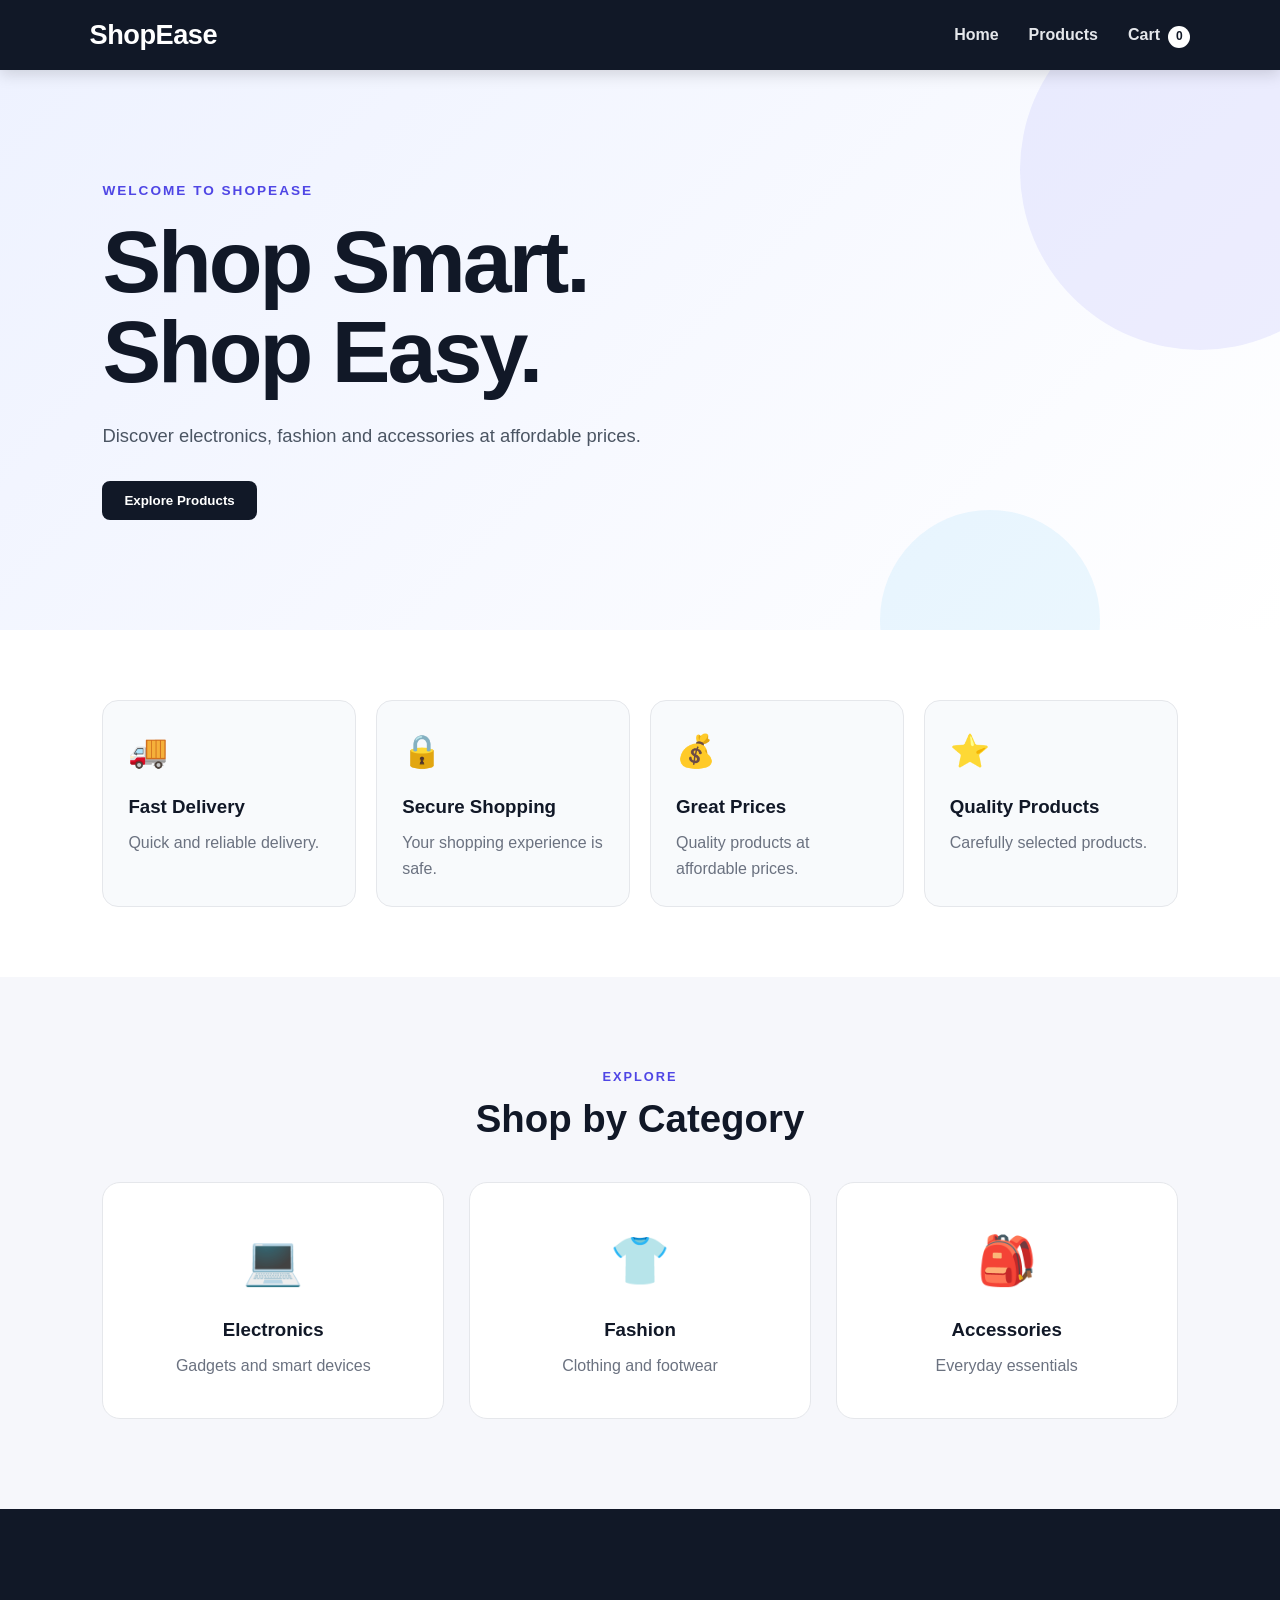
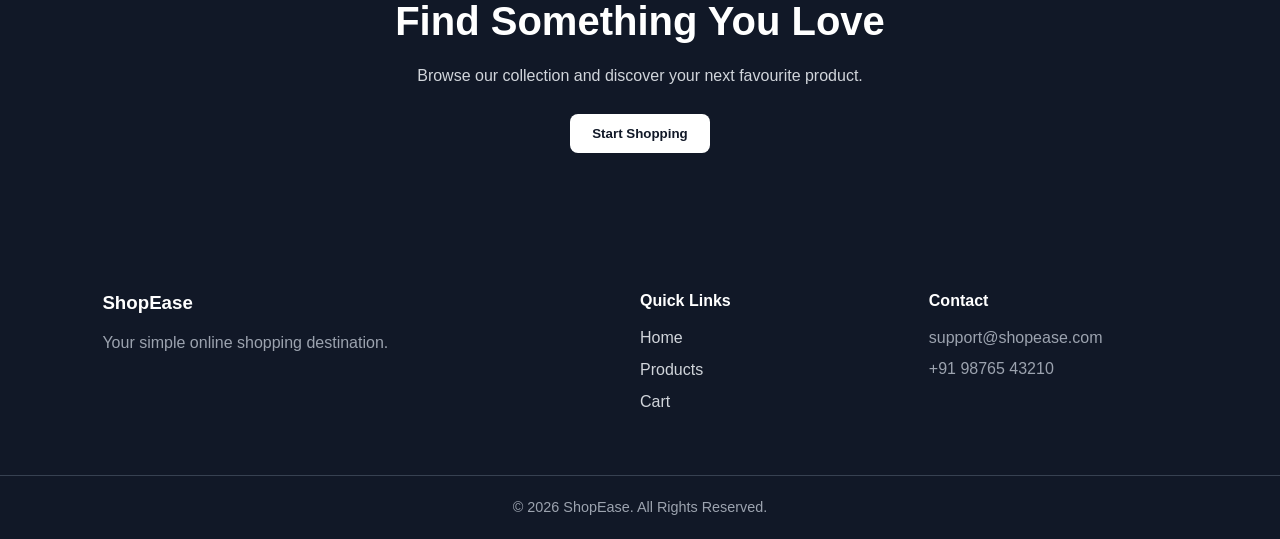
==== index.html @ 425d8c28 "Add files via upload" ====
<!DOCTYPE html>
<html lang="en">

<head>
    <meta charset="UTF-8">
    <meta name="viewport" content="width=device-width, initial-scale=1.0">

    <title>ShopEase - Online Shopping</title>

    <link rel="stylesheet" href="style.css">
</head>

<body>

<header>
    <nav class="navbar">

        <a href="index.html" class="logo">
            ShopEase
        </a>

        <div class="nav-links">
            <a href="index.html">Home</a>
            <a href="products.html">Products</a>
            <a href="cart.html">
                Cart
                <span id="cart-count">0</span>
            </a>
        </div>

    </nav>
</header>


<section class="hero">

    <div class="hero-content">

        <p class="hero-small">
            WELCOME TO SHOPEASE
        </p>

        <h1>
            Shop Smart.<br>
            Shop Easy.
        </h1>

        <p>
            Discover electronics, fashion and accessories
            at affordable prices.
        </p>

        <button
            type="button"
            class="button"
            onclick="goToProducts()">

            Explore Products

        </button>

    </div>

</section>


<section class="features">

    <div class="feature">
        <div class="feature-icon">🚚</div>

        <h3>Fast Delivery</h3>

        <p>
            Quick and reliable delivery.
        </p>
    </div>


    <div class="feature">
        <div class="feature-icon">🔒</div>

        <h3>Secure Shopping</h3>

        <p>
            Your shopping experience is safe.
        </p>
    </div>


    <div class="feature">
        <div class="feature-icon">💰</div>

        <h3>Great Prices</h3>

        <p>
            Quality products at affordable prices.
        </p>
    </div>


    <div class="feature">
        <div class="feature-icon">⭐</div>

        <h3>Quality Products</h3>

        <p>
            Carefully selected products.
        </p>
    </div>

</section>


<section class="categories">

    <div class="section-heading">

        <p>EXPLORE</p>

        <h2>
            Shop by Category
        </h2>

    </div>


    <div class="category-container">

        <a
            href="products.html?category=Electronics"
            class="category-card">

            <div class="category-icon">
                💻
            </div>

            <h3>Electronics</h3>

            <p>
                Gadgets and smart devices
            </p>

        </a>


        <a
            href="products.html?category=Fashion"
            class="category-card">

            <div class="category-icon">
                👕
            </div>

            <h3>Fashion</h3>

            <p>
                Clothing and footwear
            </p>

        </a>


        <a
            href="products.html?category=Accessories"
            class="category-card">

            <div class="category-icon">
                🎒
            </div>

            <h3>Accessories</h3>

            <p>
                Everyday essentials
            </p>

        </a>

    </div>

</section>


<section class="cta">

    <h2>
        Find Something You Love
    </h2>

    <p>
        Browse our collection and discover
        your next favourite product.
    </p>

    <button
        type="button"
        class="button light-button"
        onclick="goToProducts()">

        Start Shopping

    </button>

</section>


<footer>

    <div class="footer-content">

        <div>
            <h3>ShopEase</h3>

            <p>
                Your simple online shopping destination.
            </p>
        </div>


        <div>

            <h4>Quick Links</h4>

            <a href="index.html">
                Home
            </a>

            <a href="products.html">
                Products
            </a>

            <a href="cart.html">
                Cart
            </a>

        </div>


        <div>

            <h4>Contact</h4>

            <p>
                support@shopease.com
            </p>

            <p>
                +91 98765 43210
            </p>

        </div>

    </div>


    <div class="copyright">

        © 2026 ShopEase.
        All Rights Reserved.

    </div>

</footer>


<script src="script.js"></script>

<script>

function goToProducts() {

    window.location.href = "products.html";

}

</script>

</body>
</html>
---- style.css ----
/* =====================================================
   SHOPEASE - MAIN STYLESHEET
===================================================== */


/* ---------- GLOBAL ---------- */

* {
    margin: 0;
    padding: 0;
    box-sizing: border-box;
}


html {
    scroll-behavior: smooth;
}


body {
    font-family:
        Arial,
        Helvetica,
        sans-serif;

    background: #f6f7fb;

    color: #1f2937;

    line-height: 1.6;
}


a {
    text-decoration: none;
    color: inherit;
}


button,
input,
select,
textarea {
    font-family: inherit;
}


/* ---------- NAVBAR ---------- */

.navbar {
    background: #111827;

    color: white;

    min-height: 70px;

    padding:
        0 7%;

    display: flex;

    align-items: center;

    justify-content: space-between;

    position: sticky;

    top: 0;

    z-index: 1000;

    box-shadow:
        0 4px 15px
        rgba(0, 0, 0, 0.15);
}


.logo {
    font-size: 1.7rem;

    font-weight: 800;

    letter-spacing: -0.5px;
}


.nav-links {
    display: flex;

    align-items: center;

    gap: 30px;
}


.nav-links a {
    color: #e5e7eb;

    font-weight: 600;

    transition:
        color 0.2s ease;
}


.nav-links a:hover {
    color: white;
}


#cart-count {
    display: inline-flex;

    align-items: center;

    justify-content: center;

    min-width: 22px;

    height: 22px;

    margin-left: 4px;

    padding: 0 6px;

    background: #ffffff;

    color: #111827;

    border-radius: 50px;

    font-size: 0.75rem;

    font-weight: 700;
}


/* ---------- BUTTONS ---------- */

.button {
    display: inline-block;

    border: none;

    background: #111827;

    color: white;

    padding:
        12px 22px;

    border-radius: 8px;

    font-weight: 700;

    cursor: pointer;

    transition:
        transform 0.2s ease,
        box-shadow 0.2s ease,
        background 0.2s ease;

    margin-top: 15px;
}


.button:hover {
    transform: translateY(-2px);

    box-shadow:
        0 8px 20px
        rgba(0, 0, 0, 0.15);

    background: #000000;
}


.button:active {
    transform: translateY(0);
}


.secondary-button {
    background: #e5e7eb;

    color: #111827;

    margin-left: 8px;
}


.secondary-button:hover {
    background: #d1d5db;
}


/* ---------- HERO ---------- */

.hero {
    min-height: 560px;

    display: flex;

    align-items: center;

    padding:
        80px 8%;

    background:
        linear-gradient(
            135deg,
            #eef2ff,
            #ffffff
        );

    position: relative;

    overflow: hidden;
}


.hero::before {
    content: "";

    position: absolute;

    width: 360px;

    height: 360px;

    border-radius: 50%;

    background:
        rgba(99, 102, 241, 0.10);

    right: -100px;

    top: -80px;
}


.hero::after {
    content: "";

    position: absolute;

    width: 220px;

    height: 220px;

    border-radius: 50%;

    background:
        rgba(14, 165, 233, 0.08);

    right: 180px;

    bottom: -100px;
}


.hero-content {
    max-width: 700px;

    position: relative;

    z-index: 2;
}


.hero-small {
    font-size: 0.85rem;

    font-weight: 800;

    letter-spacing: 2px;

    margin-bottom: 15px;

    color: #4f46e5;
}


.hero h1 {
    font-size:
        clamp(3rem, 7vw, 5.5rem);

    line-height: 1.02;

    letter-spacing: -3px;

    margin-bottom: 25px;

    color: #111827;
}


.hero-content > p:not(.hero-small) {
    max-width: 600px;

    font-size: 1.15rem;

    color: #4b5563;

    margin-bottom: 15px;
}


/* ---------- SECTIONS ---------- */

.section-heading {
    text-align: center;

    margin-bottom: 40px;
}


.section-heading p {
    color: #4f46e5;

    font-weight: 800;

    letter-spacing: 2px;

    font-size: 0.8rem;

    margin-bottom: 8px;
}


.section-heading h1,
.section-heading h2 {
    color: #111827;

    font-size: 2.4rem;

    line-height: 1.2;
}


/* ---------- FEATURES ---------- */

.features {
    display: grid;

    grid-template-columns:
        repeat(4, 1fr);

    gap: 20px;

    padding:
        70px 8%;

    background: white;
}


.feature {
    padding: 25px;

    background: #f8fafc;

    border: 1px solid #e5e7eb;

    border-radius: 16px;

    transition:
        transform 0.2s ease,
        box-shadow 0.2s ease;
}


.feature:hover {
    transform: translateY(-5px);

    box-shadow:
        0 15px 30px
        rgba(0, 0, 0, 0.08);
}


.feature-icon {
    font-size: 2rem;

    margin-bottom: 15px;
}


.feature h3 {
    margin-bottom: 8px;

    color: #111827;
}


.feature p {
    color: #6b7280;
}


/* ---------- CATEGORIES ---------- */

.categories {
    padding:
        90px 8%;
}


.category-container {
    display: grid;

    grid-template-columns:
        repeat(3, 1fr);

    gap: 25px;
}


.category-card {
    padding: 40px 30px;

    background: white;

    border:
        1px solid #e5e7eb;

    border-radius: 18px;

    text-align: center;

    transition:
        transform 0.2s ease,
        box-shadow 0.2s ease;
}


.category-card:hover {
    transform: translateY(-7px);

    box-shadow:
        0 18px 35px
        rgba(0, 0, 0, 0.1);
}


.category-icon {
    font-size: 3rem;

    margin-bottom: 15px;
}


.category-card h3 {
    margin-bottom: 8px;

    color: #111827;
}


.category-card p {
    color: #6b7280;
}


/* ---------- CTA ---------- */

.cta {
    padding:
        80px 8%;

    text-align: center;

    background: #111827;

    color: white;
}


.cta h2 {
    font-size: 2.5rem;

    margin-bottom: 10px;
}


.cta p {
    color: #d1d5db;

    margin-bottom: 10px;
}


.light-button {
    background: white;

    color: #111827;
}


.light-button:hover {
    background: #f3f4f6;
}


/* ---------- PRODUCTS ---------- */

.products-section {
    padding:
        70px 7%;

    min-height: 700px;
}


.search-area {
    display: grid;

    grid-template-columns:
        2fr 1fr 1fr;

    gap: 15px;

    max-width: 1000px;

    margin:
        0 auto 40px;
}


.search-area input,
.search-area select {
    width: 100%;

    padding: 14px 16px;

    border:
        1px solid #d1d5db;

    border-radius: 10px;

    background: white;

    outline: none;

    font-size: 1rem;
}


.search-area input:focus,
.search-area select:focus {
    border-color: #4f46e5;

    box-shadow:
        0 0 0 3px
        rgba(79, 70, 229, 0.1);
}


.product-container {
    display: grid;

    grid-template-columns:
        repeat(4, 1fr);

    gap: 25px;
}


.product-card {
    background: white;

    border:
        1px solid #e5e7eb;

    border-radius: 16px;

    padding: 20px;

    display: flex;

    flex-direction: column;

    transition:
        transform 0.2s ease,
        box-shadow 0.2s ease;
}


.product-card:hover {
    transform: translateY(-6px);

    box-shadow:
        0 15px 30px
        rgba(0, 0, 0, 0.09);
}


.product-image {
    height: 190px;

    display: flex;

    align-items: center;

    justify-content: center;

    background: #f3f4f6;

    border-radius: 12px;

    font-size: 5rem;

    margin-bottom: 20px;
}


.product-card h3 {
    color: #111827;

    margin-bottom: 5px;
}


.product-category,
.detail-category {
    color: #4f46e5;

    font-size: 0.85rem;

    font-weight: 700;

    margin-bottom: 10px;
}


.product-description {
    color: #6b7280;

    font-size: 0.9rem;

    min-height: 70px;
}


.price {
    font-size: 1.3rem;

    font-weight: 800;

    color: #111827;

    margin-top: auto;

    padding-top: 15px;
}


.product-card .button {
    text-align: center;
}


.no-products {
    display: none;

    text-align: center;

    padding: 50px;

    color: #6b7280;
}


/* ---------- PRODUCT DETAIL ---------- */

.product-detail-section {
    padding:
        80px 8%;

    min-height: 650px;
}


.product-detail {
    max-width: 1000px;

    margin: auto;

    background: white;

    border:
        1px solid #e5e7eb;

    border-radius: 20px;

    padding: 45px;

    display: grid;

    grid-template-columns:
        1fr 1fr;

    gap: 50px;

    align-items: center;

    box-shadow:
        0 15px 40px
        rgba(0, 0, 0, 0.06);
}


.detail-image {
    min-height: 350px;

    display: flex;

    align-items: center;

    justify-content: center;

    background: #f3f4f6;

    border-radius: 18px;

    font-size: 8rem;
}


.detail-info h1 {
    font-size: 2.5rem;

    margin-bottom: 10px;

    color: #111827;
}


.detail-description {
    color: #6b7280;

    margin:
        20px 0;
}


.detail-price {
    font-size: 2rem;

    font-weight: 800;

    color: #111827;

    margin-bottom: 20px;
}


.quantity-box {
    display: flex;

    align-items: center;

    gap: 15px;

    margin-bottom: 10px;
}


.quantity-box input {
    width: 80px;

    padding: 10px;

    border:
        1px solid #d1d5db;

    border-radius: 8px;
}


/* ---------- CART ---------- */

.cart-section {
    padding:
        70px 7%;

    min-height: 700px;
}


.cart-items {
    max-width: 1000px;

    margin:
        0 auto 30px;
}


.cart-item {
    background: white;

    border:
        1px solid #e5e7eb;

    border-radius: 12px;

    padding: 20px;

    margin-bottom: 15px;

    display: grid;

    grid-template-columns:
        2fr 1fr 1fr auto;

    align-items: center;

    gap: 20px;
}


.cart-product-name {
    font-weight: 800;

    color: #111827;
}


.cart-product-price {
    color: #6b7280;

    font-size: 0.9rem;

    margin-top: 5px;
}


.cart-quantity {
    color: #4b5563;
}


.remove-button {
    border: none;

    background: #fee2e2;

    color: #b91c1c;

    padding:
        9px 14px;

    border-radius: 7px;

    cursor: pointer;

    font-weight: 700;
}


.remove-button:hover {
    background: #fecaca;
}


.cart-summary {
    max-width: 500px;

    margin-left: auto;

    background: white;

    border:
        1px solid #e5e7eb;

    border-radius: 15px;

    padding: 25px;
}


.summary-row {
    display: flex;

    justify-content: space-between;

    padding: 12px 0;

    border-bottom:
        1px solid #e5e7eb;
}


.total-row {
    font-size: 1.25rem;

    border-bottom: none;
}


.empty-cart {
    background: white;

    text-align: center;

    padding: 60px 20px;

    border-radius: 15px;

    border:
        1px solid #e5e7eb;
}


.empty-cart p {
    color: #6b7280;
}


/* ---------- CHECKOUT ---------- */

.checkout-section {
    padding:
        70px 7%;

    min-height: 700px;
}


.checkout-container {
    max-width: 1000px;

    margin: auto;

    display: grid;

    grid-template-columns:
        1.5fr 1fr;

    gap: 30px;
}


.checkout-form,
.checkout-info {
    background: white;

    padding: 30px;

    border:
        1px solid #e5e7eb;

    border-radius: 15px;
}


.checkout-form h2,
.checkout-info h2 {
    margin-bottom: 20px;

    color: #111827;
}


.checkout-form label {
    display: block;

    margin-top: 15px;

    margin-bottom: 6px;

    font-weight: 700;
}


.checkout-form input,
.checkout-form textarea,
.checkout-form select {
    width: 100%;

    padding: 12px 14px;

    border:
        1px solid #d1d5db;

    border-radius: 8px;

    outline: none;
}


.checkout-form textarea {
    min-height: 100px;

    resize: vertical;
}


.checkout-form input:focus,
.checkout-form textarea:focus,
.checkout-form select:focus {
    border-color: #4f46e5;

    box-shadow:
        0 0 0 3px
        rgba(79, 70, 229, 0.1);
}


.checkout-form .button {
    width: 100%;
}


.checkout-info p {
    color: #6b7280;

    margin-bottom: 25px;
}


.checkout-note {
    padding: 15px;

    background: #f8fafc;

    border-radius: 8px;

    margin-bottom: 12px;

    font-weight: 700;
}


/* ---------- INVOICE ---------- */

.invoice-section {
    padding:
        70px 7%;

    min-height: 700px;
}


.invoice {
    max-width: 900px;

    margin: auto;

    background: white;

    padding: 45px;

    border:
        1px solid #e5e7eb;

    border-radius: 15px;

    box-shadow:
        0 10px 30px
        rgba(0, 0, 0, 0.05);
}


.invoice-header {
    display: flex;

    justify-content: space-between;

    gap: 30px;

    padding-bottom: 25px;

    border-bottom:
        2px solid #111827;
}


.invoice-header h1 {
    color: #111827;
}


.invoice-meta {
    text-align: right;
}


.invoice-meta h2 {
    font-size: 2rem;
}


.customer-details {
    padding:
        25px 0;
}


.customer-details p {
    margin: 4px 0;

    color: #4b5563;
}


.invoice-table {
    width: 100%;

    border-collapse: collapse;

    margin-top: 20px;
}


.invoice-table th,
.invoice-table td {
    padding: 13px;

    text-align: left;

    border-bottom:
        1px solid #e5e7eb;
}


.invoice-table th {
    background: #f3f4f6;

    color: #111827;
}


.invoice-totals {
    max-width: 350px;

    margin-left: auto;

    margin-top: 25px;
}


.invoice-total-row {
    display: flex;

    justify-content: space-between;

    padding: 10px 0;

    border-bottom:
        1px solid #e5e7eb;
}


.invoice-grand-total {
    font-size: 1.2rem;

    font-weight: 800;

    border-bottom: none;
}


.invoice-thanks {
    text-align: center;

    margin-top: 40px;

    padding-top: 25px;

    border-top:
        1px solid #e5e7eb;
}


.invoice-thanks p {
    color: #6b7280;
}


.invoice-actions {
    text-align: center;

    margin-top: 25px;
}


/* ---------- FOOTER ---------- */

footer {
    background: #111827;

    color: white;

    margin-top: 0;
}


.footer-content {
    padding:
        55px 8%;

    display: grid;

    grid-template-columns:
        2fr 1fr 1fr;

    gap: 40px;
}


.footer-content h3,
.footer-content h4 {
    margin-bottom: 12px;
}


.footer-content p {
    color: #9ca3af;

    margin-bottom: 5px;
}


.footer-content a {
    display: block;

    color: #d1d5db;

    margin-bottom: 6px;
}


.footer-content a:hover {
    color: white;
}


.copyright {
    text-align: center;

    padding:
        20px;

    border-top:
        1px solid #374151;

    color: #9ca3af;

    font-size: 0.9rem;
}


/* ---------- RESPONSIVE ---------- */

@media (max-width: 1000px) {

    .product-container {
        grid-template-columns:
            repeat(3, 1fr);
    }

    .features {
        grid-template-columns:
            repeat(2, 1fr);
    }

}


@media (max-width: 800px) {

    .navbar {
        padding:
            15px 5%;

        flex-direction: column;

        gap: 12px;
    }


    .nav-links {
        gap: 15px;

        flex-wrap: wrap;

        justify-content: center;
    }


    .hero {
        padding:
            70px 6%;
    }


    .hero h1 {
        font-size: 3.5rem;
    }


    .category-container {
        grid-template-columns: 1fr;
    }


    .product-container {
        grid-template-columns:
            repeat(2, 1fr);
    }


    .product-detail {
        grid-template-columns: 1fr;

        padding: 25px;
    }


    .checkout-container {
        grid-template-columns: 1fr;
    }


    .cart-item {
        grid-template-columns: 1fr;

        text-align: center;
    }


    .footer-content {
        grid-template-columns: 1fr;

        text-align: center;
    }

}


@media (max-width: 600px) {

    .features {
        grid-template-columns: 1fr;

        padding:
            50px 6%;
    }


    .products-section,
    .cart-section,
    .checkout-section,
    .invoice-section,
    .product-detail-section {
        padding:
            50px 5%;
    }


    .search-area {
        grid-template-columns: 1fr;
    }


    .product-container {
        grid-template-columns: 1fr;
    }


    .hero h1 {
        font-size: 2.8rem;

        letter-spacing: -1.5px;
    }


    .section-heading h1,
    .section-heading h2 {
        font-size: 2rem;
    }


    .invoice {
        padding: 20px;

        overflow-x: auto;
    }


    .invoice-header {
        flex-direction: column;
    }


    .invoice-meta {
        text-align: left;
    }


    .invoice-table {
        font-size: 0.85rem;
    }


    .secondary-button {
        margin-left: 0;
    }

}


/* ---------- PRINT ---------- */

@media print {

    body {
        background: white;
    }


    header,
    footer,
    .invoice-actions {
        display: none !important;
    }


    .invoice-section {
        padding: 0;
    }


    .invoice {
        box-shadow: none;

        border: none;

        max-width: 100%;
    }

}
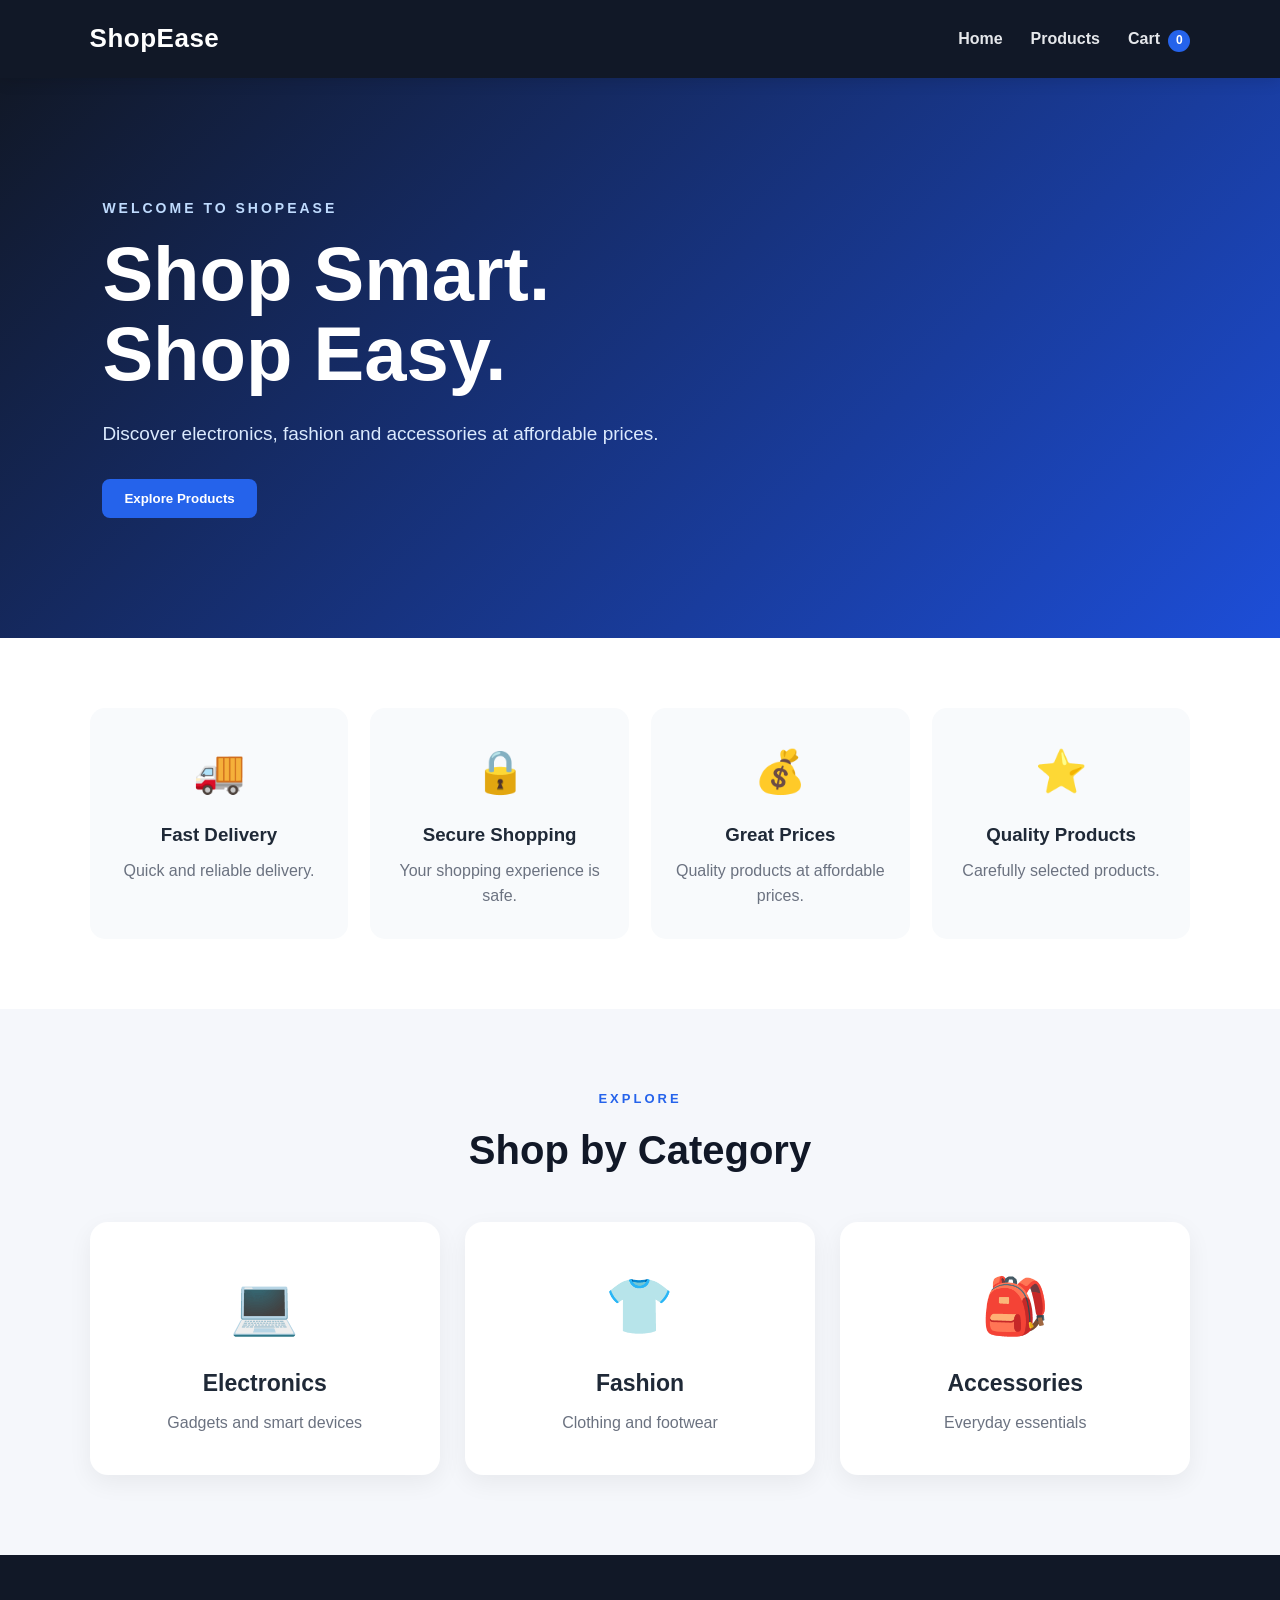
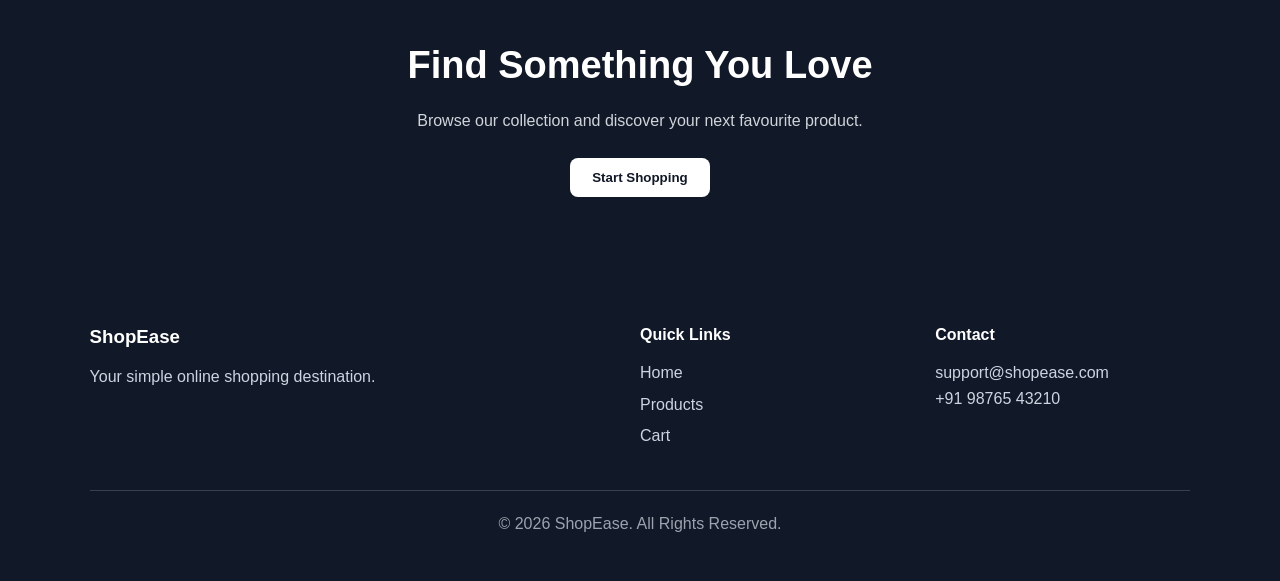
==== commit d2dc545d: "Add files via upload" ====
--- a/index.html
+++ b/index.html
@@ -2,12 +2,27 @@
 <html lang="en">
 
 <head>
+
+    <!-- Google Analytics 4 -->
+    <script async src="https://www.googletagmanager.com/gtag/js?id=G-STXT0ZD5DV"></script>
+    <script>
+        window.dataLayer = window.dataLayer || [];
+
+        function gtag() {
+            dataLayer.push(arguments);
+        }
+
+        gtag('js', new Date());
+        gtag('config', 'G-STXT0ZD5DV');
+    </script>
+
     <meta charset="UTF-8">
     <meta name="viewport" content="width=device-width, initial-scale=1.0">
 
     <title>ShopEase - Online Shopping</title>
 
     <link rel="stylesheet" href="style.css">
+
 </head>
 
 <body>
@@ -21,7 +36,11 @@
 
         <div class="nav-links">
             <a href="index.html">Home</a>
-            <a href="products.html">Products</a>
+
+            <a href="products.html">
+                Products
+            </a>
+
             <a href="cart.html">
                 Cart
                 <span id="cart-count">0</span>
@@ -129,13 +148,16 @@
 
         <a
             href="products.html?category=Electronics"
-            class="category-card">
+            class="category-card"
+            onclick="trackCategoryClick('Electronics')">
 
             <div class="category-icon">
                 💻
             </div>
 
-            <h3>Electronics</h3>
+            <h3>
+                Electronics
+            </h3>
 
             <p>
                 Gadgets and smart devices
@@ -146,13 +168,16 @@
 
         <a
             href="products.html?category=Fashion"
-            class="category-card">
+            class="category-card"
+            onclick="trackCategoryClick('Fashion')">
 
             <div class="category-icon">
                 👕
             </div>
 
-            <h3>Fashion</h3>
+            <h3>
+                Fashion
+            </h3>
 
             <p>
                 Clothing and footwear
@@ -163,13 +188,16 @@
 
         <a
             href="products.html?category=Accessories"
-            class="category-card">
+            class="category-card"
+            onclick="trackCategoryClick('Accessories')">
 
             <div class="category-icon">
                 🎒
             </div>
 
-            <h3>Accessories</h3>
+            <h3>
+                Accessories
+            </h3>
 
             <p>
                 Everyday essentials
@@ -189,8 +217,7 @@
     </h2>
 
     <p>
-        Browse our collection and discover
-        your next favourite product.
+        Browse our collection and discover your next favourite product.
     </p>
 
     <button
@@ -210,17 +237,23 @@
     <div class="footer-content">
 
         <div>
-            <h3>ShopEase</h3>
+
+            <h3>
+                ShopEase
+            </h3>
 
             <p>
                 Your simple online shopping destination.
             </p>
+
         </div>
 
 
         <div>
 
-            <h4>Quick Links</h4>
+            <h4>
+                Quick Links
+            </h4>
 
             <a href="index.html">
                 Home
@@ -239,7 +272,9 @@
 
         <div>
 
-            <h4>Contact</h4>
+            <h4>
+                Contact
+            </h4>
 
             <p>
                 support@shopease.com
@@ -256,8 +291,7 @@
 
     <div class="copyright">
 
-        © 2026 ShopEase.
-        All Rights Reserved.
+        © 2026 ShopEase. All Rights Reserved.
 
     </div>
 
@@ -277,4 +311,5 @@
 </script>
 
 </body>
+
 </html>
--- a/style.css
+++ b/style.css
@@ -3,7 +3,7 @@
 ===================================================== */
 
 
-/* ---------- GLOBAL ---------- */
+/* RESET */
 
 * {
     margin: 0;
@@ -23,7 +23,7 @@
         Helvetica,
         sans-serif;
 
-    background: #f6f7fb;
+    background: #f5f7fb;
 
     color: #1f2937;
 
@@ -33,6 +33,7 @@
 
 a {
     text-decoration: none;
+
     color: inherit;
 }
 
@@ -45,1399 +46,1392 @@
 }
 
 
-/* ---------- NAVBAR ---------- */
+/* =====================================================
+   NAVBAR
+===================================================== */
 
 .navbar {
+
     background: #111827;
 
     color: white;
 
-    min-height: 70px;
+    display: flex;
+
+    align-items: center;
+
+    justify-content: space-between;
 
     padding:
-        0 7%;
+        18px
+        7%;
+
+    position: sticky;
+
+    top: 0;
+
+    z-index: 1000;
+
+    box-shadow:
+        0 3px 15px
+        rgba(0, 0, 0, 0.12);
+
+}
+
+
+.logo {
+
+    font-size: 26px;
+
+    font-weight: 800;
+
+    letter-spacing: 0.5px;
+
+}
+
+
+.nav-links {
 
     display: flex;
 
+    gap: 28px;
+
     align-items: center;
 
-    justify-content: space-between;
-
-    position: sticky;
-
-    top: 0;
-
-    z-index: 1000;
-
-    box-shadow:
-        0 4px 15px
-        rgba(0, 0, 0, 0.15);
-}
-
-
-.logo {
-    font-size: 1.7rem;
-
-    font-weight: 800;
-
-    letter-spacing: -0.5px;
-}
-
-
-.nav-links {
+}
+
+
+.nav-links a {
+
+    color: #e5e7eb;
+
+    font-weight: 600;
+
+    transition: 0.2s;
+
+}
+
+
+.nav-links a:hover {
+
+    color: white;
+
+}
+
+
+#cart-count {
+
+    display: inline-flex;
+
+    align-items: center;
+
+    justify-content: center;
+
+    min-width: 22px;
+
+    height: 22px;
+
+    padding: 0 5px;
+
+    margin-left: 4px;
+
+    background: #2563eb;
+
+    color: white;
+
+    border-radius: 50%;
+
+    font-size: 12px;
+
+}
+
+
+/* =====================================================
+   HERO
+===================================================== */
+
+.hero {
+
+    min-height: 560px;
+
     display: flex;
 
     align-items: center;
 
-    gap: 30px;
-}
-
-
-.nav-links a {
-    color: #e5e7eb;
-
-    font-weight: 600;
-
-    transition:
-        color 0.2s ease;
-}
-
-
-.nav-links a:hover {
-    color: white;
-}
-
-
-#cart-count {
-    display: inline-flex;
-
-    align-items: center;
-
-    justify-content: center;
-
-    min-width: 22px;
-
-    height: 22px;
-
-    margin-left: 4px;
-
-    padding: 0 6px;
-
-    background: #ffffff;
-
-    color: #111827;
-
-    border-radius: 50px;
-
-    font-size: 0.75rem;
-
-    font-weight: 700;
-}
-
-
-/* ---------- BUTTONS ---------- */
-
-.button {
-    display: inline-block;
-
-    border: none;
-
-    background: #111827;
-
-    color: white;
-
     padding:
-        12px 22px;
-
-    border-radius: 8px;
-
-    font-weight: 700;
-
-    cursor: pointer;
-
-    transition:
-        transform 0.2s ease,
-        box-shadow 0.2s ease,
-        background 0.2s ease;
-
-    margin-top: 15px;
-}
-
-
-.button:hover {
-    transform: translateY(-2px);
-
-    box-shadow:
-        0 8px 20px
-        rgba(0, 0, 0, 0.15);
-
-    background: #000000;
-}
-
-
-.button:active {
-    transform: translateY(0);
-}
-
-
-.secondary-button {
-    background: #e5e7eb;
-
-    color: #111827;
-
-    margin-left: 8px;
-}
-
-
-.secondary-button:hover {
-    background: #d1d5db;
-}
-
-
-/* ---------- HERO ---------- */
-
-.hero {
-    min-height: 560px;
-
-    display: flex;
-
-    align-items: center;
-
-    padding:
-        80px 8%;
+        70px 8%;
 
     background:
         linear-gradient(
             135deg,
-            #eef2ff,
-            #ffffff
+            #111827,
+            #1d4ed8
         );
 
-    position: relative;
-
-    overflow: hidden;
-}
-
-
-.hero::before {
-    content: "";
-
-    position: absolute;
-
-    width: 360px;
-
-    height: 360px;
-
-    border-radius: 50%;
-
-    background:
-        rgba(99, 102, 241, 0.10);
-
-    right: -100px;
-
-    top: -80px;
-}
-
-
-.hero::after {
-    content: "";
-
-    position: absolute;
-
-    width: 220px;
-
-    height: 220px;
-
-    border-radius: 50%;
-
-    background:
-        rgba(14, 165, 233, 0.08);
-
-    right: 180px;
-
-    bottom: -100px;
+    color: white;
+
 }
 
 
 .hero-content {
+
     max-width: 700px;
 
-    position: relative;
-
-    z-index: 2;
 }
 
 
 .hero-small {
-    font-size: 0.85rem;
+
+    font-size: 14px;
+
+    letter-spacing: 3px;
+
+    font-weight: bold;
+
+    margin-bottom: 15px;
+
+    color: #bfdbfe;
+
+}
+
+
+.hero h1 {
+
+    font-size:
+        clamp(45px, 7vw, 76px);
+
+    line-height: 1.05;
+
+    margin-bottom: 25px;
+
+}
+
+
+.hero p:not(.hero-small) {
+
+    font-size: 19px;
+
+    max-width: 600px;
+
+    color: #dbeafe;
+
+    margin-bottom: 30px;
+
+}
+
+
+/* =====================================================
+   BUTTONS
+===================================================== */
+
+.button {
+
+    display: inline-block;
+
+    border: none;
+
+    cursor: pointer;
+
+    background: #2563eb;
+
+    color: white;
+
+    padding:
+        12px 22px;
+
+    border-radius: 8px;
+
+    font-weight: 700;
+
+    transition:
+        transform 0.2s,
+        background 0.2s;
+
+}
+
+
+.button:hover {
+
+    background: #1d4ed8;
+
+    transform:
+        translateY(-2px);
+
+}
+
+
+.secondary-button {
+
+    background: #6b7280;
+
+    margin-left: 8px;
+
+}
+
+
+.secondary-button:hover {
+
+    background: #4b5563;
+
+}
+
+
+.light-button {
+
+    background: white;
+
+    color: #111827;
+
+}
+
+
+.light-button:hover {
+
+    background: #e5e7eb;
+
+}
+
+
+/* =====================================================
+   FEATURES
+===================================================== */
+
+.features {
+
+    padding:
+        70px 7%;
+
+    display: grid;
+
+    grid-template-columns:
+        repeat(4, 1fr);
+
+    gap: 22px;
+
+    background: white;
+
+}
+
+
+.feature {
+
+    text-align: center;
+
+    padding: 30px 20px;
+
+    border-radius: 15px;
+
+    background: #f8fafc;
+
+}
+
+
+.feature-icon {
+
+    font-size: 42px;
+
+    margin-bottom: 15px;
+
+}
+
+
+.feature h3 {
+
+    margin-bottom: 8px;
+
+}
+
+
+.feature p {
+
+    color: #6b7280;
+
+}
+
+
+/* =====================================================
+   SECTION HEADINGS
+===================================================== */
+
+.section-heading {
+
+    text-align: center;
+
+    margin-bottom: 40px;
+
+}
+
+
+.section-heading p {
+
+    color: #2563eb;
+
+    font-size: 13px;
+
+    letter-spacing: 3px;
 
     font-weight: 800;
 
-    letter-spacing: 2px;
-
-    margin-bottom: 15px;
-
-    color: #4f46e5;
-}
-
-
-.hero h1 {
-    font-size:
-        clamp(3rem, 7vw, 5.5rem);
-
-    line-height: 1.02;
-
-    letter-spacing: -3px;
-
-    margin-bottom: 25px;
-
-    color: #111827;
-}
-
-
-.hero-content > p:not(.hero-small) {
-    max-width: 600px;
-
-    font-size: 1.15rem;
-
-    color: #4b5563;
-
-    margin-bottom: 15px;
-}
-
-
-/* ---------- SECTIONS ---------- */
-
-.section-heading {
-    text-align: center;
-
-    margin-bottom: 40px;
-}
-
-
-.section-heading p {
-    color: #4f46e5;
-
-    font-weight: 800;
-
-    letter-spacing: 2px;
-
-    font-size: 0.8rem;
-
     margin-bottom: 8px;
+
 }
 
 
 .section-heading h1,
 .section-heading h2 {
+
+    font-size: 40px;
+
     color: #111827;
 
-    font-size: 2.4rem;
-
-    line-height: 1.2;
-}
-
-
-/* ---------- FEATURES ---------- */
-
-.features {
+}
+
+
+/* =====================================================
+   CATEGORIES
+===================================================== */
+
+.categories {
+
+    padding:
+        80px 7%;
+
+}
+
+
+.category-container {
+
+    display: grid;
+
+    grid-template-columns:
+        repeat(3, 1fr);
+
+    gap: 25px;
+
+}
+
+
+.category-card {
+
+    background: white;
+
+    border-radius: 18px;
+
+    padding: 40px 25px;
+
+    text-align: center;
+
+    box-shadow:
+        0 8px 25px
+        rgba(0, 0, 0, 0.06);
+
+    transition: 0.25s;
+
+}
+
+
+.category-card:hover {
+
+    transform:
+        translateY(-6px);
+
+    box-shadow:
+        0 15px 35px
+        rgba(0, 0, 0, 0.1);
+
+}
+
+
+.category-icon {
+
+    font-size: 55px;
+
+    margin-bottom: 15px;
+
+}
+
+
+.category-card h3 {
+
+    font-size: 23px;
+
+    margin-bottom: 8px;
+
+}
+
+
+.category-card p {
+
+    color: #6b7280;
+
+}
+
+
+/* =====================================================
+   CTA
+===================================================== */
+
+.cta {
+
+    padding:
+        80px 7%;
+
+    text-align: center;
+
+    background: #111827;
+
+    color: white;
+
+}
+
+
+.cta h2 {
+
+    font-size: 38px;
+
+    margin-bottom: 12px;
+
+}
+
+
+.cta p {
+
+    color: #d1d5db;
+
+    margin-bottom: 25px;
+
+}
+
+
+/* =====================================================
+   PRODUCTS
+===================================================== */
+
+.products-section {
+
+    padding:
+        70px 7%;
+
+    min-height: 70vh;
+
+}
+
+
+.search-area {
+
+    display: grid;
+
+    grid-template-columns:
+        2fr 1fr 1fr;
+
+    gap: 15px;
+
+    margin-bottom: 40px;
+
+}
+
+
+.search-area input,
+.search-area select,
+.checkout-form input,
+.checkout-form select,
+.checkout-form textarea {
+
+    width: 100%;
+
+    padding: 13px 15px;
+
+    border:
+        1px solid #d1d5db;
+
+    border-radius: 8px;
+
+    background: white;
+
+    outline: none;
+
+}
+
+
+.search-area input:focus,
+.search-area select:focus,
+.checkout-form input:focus,
+.checkout-form select:focus,
+.checkout-form textarea:focus {
+
+    border-color: #2563eb;
+
+}
+
+
+.product-container {
+
     display: grid;
 
     grid-template-columns:
         repeat(4, 1fr);
 
-    gap: 20px;
+    gap: 25px;
+
+}
+
+
+.product-card {
+
+    background: white;
+
+    border-radius: 15px;
+
+    padding: 22px;
+
+    box-shadow:
+        0 7px 22px
+        rgba(0, 0, 0, 0.06);
+
+    transition: 0.25s;
+
+}
+
+
+.product-card:hover {
+
+    transform:
+        translateY(-5px);
+
+}
+
+
+.product-image {
+
+    height: 170px;
+
+    display: flex;
+
+    align-items: center;
+
+    justify-content: center;
+
+    background: #eff6ff;
+
+    border-radius: 12px;
+
+    font-size: 70px;
+
+    margin-bottom: 20px;
+
+}
+
+
+.product-card h3 {
+
+    font-size: 19px;
+
+    margin-bottom: 5px;
+
+}
+
+
+.product-category,
+.detail-category {
+
+    color: #2563eb;
+
+    font-size: 13px;
+
+    font-weight: 700;
+
+}
+
+
+.product-description {
+
+    color: #6b7280;
+
+    font-size: 14px;
+
+    margin:
+        10px 0;
+
+}
+
+
+.price {
+
+    font-size: 22px;
+
+    font-weight: 800;
+
+    margin-bottom: 18px;
+
+}
+
+
+.no-products {
+
+    display: none;
+
+    text-align: center;
+
+    color: #6b7280;
+
+}
+
+
+/* =====================================================
+   PRODUCT DETAIL
+===================================================== */
+
+.product-detail-section {
 
     padding:
-        70px 8%;
+        80px 7%;
+
+    min-height: 70vh;
+
+}
+
+
+.product-detail {
+
+    max-width: 1000px;
+
+    margin: auto;
+
+    display: grid;
+
+    grid-template-columns:
+        1fr 1fr;
+
+    gap: 50px;
 
     background: white;
-}
-
-
-.feature {
-    padding: 25px;
-
-    background: #f8fafc;
-
-    border: 1px solid #e5e7eb;
-
-    border-radius: 16px;
-
-    transition:
-        transform 0.2s ease,
-        box-shadow 0.2s ease;
-}
-
-
-.feature:hover {
-    transform: translateY(-5px);
+
+    padding: 40px;
+
+    border-radius: 20px;
 
     box-shadow:
-        0 15px 30px
-        rgba(0, 0, 0, 0.08);
-}
-
-
-.feature-icon {
-    font-size: 2rem;
-
-    margin-bottom: 15px;
-}
-
-
-.feature h3 {
+        0 10px 30px
+        rgba(0, 0, 0, 0.07);
+
+}
+
+
+.detail-image {
+
+    min-height: 400px;
+
+    display: flex;
+
+    align-items: center;
+
+    justify-content: center;
+
+    font-size: 150px;
+
+    background: #eff6ff;
+
+    border-radius: 15px;
+
+}
+
+
+.detail-info {
+
+    display: flex;
+
+    flex-direction: column;
+
+    justify-content: center;
+
+}
+
+
+.detail-info h1 {
+
+    font-size: 42px;
+
     margin-bottom: 8px;
 
-    color: #111827;
-}
-
-
-.feature p {
+}
+
+
+.detail-description {
+
     color: #6b7280;
-}
-
-
-/* ---------- CATEGORIES ---------- */
-
-.categories {
-    padding:
-        90px 8%;
-}
-
-
-.category-container {
-    display: grid;
-
-    grid-template-columns:
-        repeat(3, 1fr);
-
-    gap: 25px;
-}
-
-
-.category-card {
-    padding: 40px 30px;
-
-    background: white;
+
+    margin:
+        20px 0;
+
+}
+
+
+.detail-price {
+
+    font-size: 32px;
+
+    font-weight: 800;
+
+    margin-bottom: 25px;
+
+}
+
+
+.quantity-box {
+
+    margin-bottom: 25px;
+
+}
+
+
+.quantity-box label {
+
+    display: block;
+
+    font-weight: 700;
+
+    margin-bottom: 8px;
+
+}
+
+
+.quantity-box input {
+
+    width: 100px;
+
+    padding: 10px;
 
     border:
-        1px solid #e5e7eb;
-
-    border-radius: 18px;
-
-    text-align: center;
-
-    transition:
-        transform 0.2s ease,
-        box-shadow 0.2s ease;
-}
-
-
-.category-card:hover {
-    transform: translateY(-7px);
-
-    box-shadow:
-        0 18px 35px
-        rgba(0, 0, 0, 0.1);
-}
-
-
-.category-icon {
-    font-size: 3rem;
-
-    margin-bottom: 15px;
-}
-
-
-.category-card h3 {
-    margin-bottom: 8px;
-
-    color: #111827;
-}
-
-
-.category-card p {
-    color: #6b7280;
-}
-
-
-/* ---------- CTA ---------- */
-
-.cta {
-    padding:
-        80px 8%;
-
-    text-align: center;
-
-    background: #111827;
-
-    color: white;
-}
-
-
-.cta h2 {
-    font-size: 2.5rem;
-
-    margin-bottom: 10px;
-}
-
-
-.cta p {
-    color: #d1d5db;
-
-    margin-bottom: 10px;
-}
-
-
-.light-button {
-    background: white;
-
-    color: #111827;
-}
-
-
-.light-button:hover {
-    background: #f3f4f6;
-}
-
-
-/* ---------- PRODUCTS ---------- */
-
-.products-section {
+        1px solid #d1d5db;
+
+    border-radius: 7px;
+
+}
+
+
+/* =====================================================
+   CART
+===================================================== */
+
+.cart-section {
+
     padding:
         70px 7%;
 
-    min-height: 700px;
-}
-
-
-.search-area {
+    min-height: 70vh;
+
+}
+
+
+.cart-items {
+
+    max-width: 1000px;
+
+    margin:
+        0 auto 30px;
+
+}
+
+
+.cart-item {
+
+    display: grid;
+
+    grid-template-columns:
+        2fr 1fr 1fr auto;
+
+    align-items: center;
+
+    gap: 20px;
+
+    padding: 20px;
+
+    background: white;
+
+    border-radius: 12px;
+
+    margin-bottom: 12px;
+
+    box-shadow:
+        0 5px 18px
+        rgba(0, 0, 0, 0.05);
+
+}
+
+
+.cart-product-name {
+
+    font-weight: 700;
+
+    font-size: 17px;
+
+}
+
+
+.cart-product-price {
+
+    color: #6b7280;
+
+    font-size: 13px;
+
+}
+
+
+.cart-quantity {
+
+    color: #4b5563;
+
+}
+
+
+.remove-button {
+
+    border: none;
+
+    background: #fee2e2;
+
+    color: #b91c1c;
+
+    padding:
+        8px 12px;
+
+    border-radius: 7px;
+
+    cursor: pointer;
+
+    font-weight: 700;
+
+}
+
+
+.cart-summary {
+
+    max-width: 500px;
+
+    margin-left: auto;
+
+    background: white;
+
+    padding: 25px;
+
+    border-radius: 15px;
+
+    box-shadow:
+        0 8px 25px
+        rgba(0, 0, 0, 0.06);
+
+}
+
+
+.summary-row {
+
+    display: flex;
+
+    justify-content: space-between;
+
+    padding:
+        10px 0;
+
+}
+
+
+.total-row {
+
+    border-top:
+        1px solid #e5e7eb;
+
+    margin-top: 8px;
+
+    padding-top: 18px;
+
+    font-size: 20px;
+
+}
+
+
+.checkout-button {
+
+    display: block;
+
+    text-align: center;
+
+    margin-top: 20px;
+
+}
+
+
+.empty-cart {
+
+    text-align: center;
+
+    background: white;
+
+    padding: 60px;
+
+    border-radius: 15px;
+
+}
+
+
+/* =====================================================
+   CHECKOUT
+===================================================== */
+
+.checkout-section {
+
+    padding:
+        70px 7%;
+
+    min-height: 70vh;
+
+}
+
+
+.checkout-form {
+
+    max-width: 650px;
+
+    margin: auto;
+
+    background: white;
+
+    padding: 35px;
+
+    border-radius: 18px;
+
+    box-shadow:
+        0 8px 25px
+        rgba(0, 0, 0, 0.06);
+
+}
+
+
+.form-group {
+
+    margin-bottom: 20px;
+
+}
+
+
+.form-group label {
+
+    display: block;
+
+    font-weight: 700;
+
+    margin-bottom: 7px;
+
+}
+
+
+/* =====================================================
+   INVOICE
+===================================================== */
+
+.invoice-section {
+
+    padding:
+        50px 7%;
+
+    background: #f5f7fb;
+
+    min-height: 100vh;
+
+}
+
+
+.invoice {
+
+    max-width: 900px;
+
+    margin: auto;
+
+    background: white;
+
+    padding: 45px;
+
+    box-shadow:
+        0 10px 30px
+        rgba(0, 0, 0, 0.07);
+
+}
+
+
+.invoice-header {
+
+    display: flex;
+
+    justify-content: space-between;
+
+    gap: 20px;
+
+    border-bottom:
+        2px solid #111827;
+
+    padding-bottom: 25px;
+
+}
+
+
+.invoice-header h1 {
+
+    font-size: 32px;
+
+}
+
+
+.invoice-meta {
+
+    text-align: right;
+
+}
+
+
+.customer-details {
+
+    padding:
+        25px 0;
+
+}
+
+
+.invoice-table {
+
+    width: 100%;
+
+    border-collapse: collapse;
+
+}
+
+
+.invoice-table th,
+.invoice-table td {
+
+    padding: 13px;
+
+    border-bottom:
+        1px solid #e5e7eb;
+
+    text-align: left;
+
+}
+
+
+.invoice-table th {
+
+    background: #f3f4f6;
+
+}
+
+
+.invoice-totals {
+
+    max-width: 350px;
+
+    margin:
+        30px 0 0 auto;
+
+}
+
+
+.invoice-total-row {
+
+    display: flex;
+
+    justify-content: space-between;
+
+    padding: 8px 0;
+
+}
+
+
+.invoice-grand-total {
+
+    border-top:
+        2px solid #111827;
+
+    margin-top: 10px;
+
+    padding-top: 15px;
+
+    font-size: 20px;
+
+    font-weight: 800;
+
+}
+
+
+.invoice-thanks {
+
+    text-align: center;
+
+    margin-top: 45px;
+
+    padding-top: 25px;
+
+    border-top:
+        1px solid #e5e7eb;
+
+}
+
+
+.invoice-actions {
+
+    max-width: 900px;
+
+    margin: 25px auto;
+
+    text-align: center;
+
+}
+
+
+/* =====================================================
+   FOOTER
+===================================================== */
+
+footer {
+
+    background: #111827;
+
+    color: white;
+
+    padding:
+        45px 7%;
+
+}
+
+
+.footer-content {
+
     display: grid;
 
     grid-template-columns:
         2fr 1fr 1fr;
 
-    gap: 15px;
-
-    max-width: 1000px;
-
-    margin:
-        0 auto 40px;
-}
-
-
-.search-area input,
-.search-area select {
-    width: 100%;
-
-    padding: 14px 16px;
-
-    border:
-        1px solid #d1d5db;
-
-    border-radius: 10px;
-
-    background: white;
-
-    outline: none;
-
-    font-size: 1rem;
-}
-
-
-.search-area input:focus,
-.search-area select:focus {
-    border-color: #4f46e5;
-
-    box-shadow:
-        0 0 0 3px
-        rgba(79, 70, 229, 0.1);
-}
-
-
-.product-container {
-    display: grid;
-
-    grid-template-columns:
-        repeat(4, 1fr);
-
-    gap: 25px;
-}
-
-
-.product-card {
-    background: white;
-
-    border:
-        1px solid #e5e7eb;
-
-    border-radius: 16px;
-
-    padding: 20px;
-
-    display: flex;
-
-    flex-direction: column;
-
-    transition:
-        transform 0.2s ease,
-        box-shadow 0.2s ease;
-}
-
-
-.product-card:hover {
-    transform: translateY(-6px);
-
-    box-shadow:
-        0 15px 30px
-        rgba(0, 0, 0, 0.09);
-}
-
-
-.product-image {
-    height: 190px;
-
-    display: flex;
-
-    align-items: center;
-
-    justify-content: center;
-
-    background: #f3f4f6;
-
-    border-radius: 12px;
-
-    font-size: 5rem;
-
-    margin-bottom: 20px;
-}
-
-
-.product-card h3 {
-    color: #111827;
-
-    margin-bottom: 5px;
-}
-
-
-.product-category,
-.detail-category {
-    color: #4f46e5;
-
-    font-size: 0.85rem;
-
-    font-weight: 700;
-
-    margin-bottom: 10px;
-}
-
-
-.product-description {
-    color: #6b7280;
-
-    font-size: 0.9rem;
-
-    min-height: 70px;
-}
-
-
-.price {
-    font-size: 1.3rem;
-
-    font-weight: 800;
-
-    color: #111827;
-
-    margin-top: auto;
-
-    padding-top: 15px;
-}
-
-
-.product-card .button {
-    text-align: center;
-}
-
-
-.no-products {
-    display: none;
-
-    text-align: center;
-
-    padding: 50px;
-
-    color: #6b7280;
-}
-
-
-/* ---------- PRODUCT DETAIL ---------- */
-
-.product-detail-section {
-    padding:
-        80px 8%;
-
-    min-height: 650px;
-}
-
-
-.product-detail {
-    max-width: 1000px;
+    gap: 40px;
+
+    max-width: 1200px;
 
     margin: auto;
 
-    background: white;
-
-    border:
-        1px solid #e5e7eb;
-
-    border-radius: 20px;
-
-    padding: 45px;
-
-    display: grid;
-
-    grid-template-columns:
-        1fr 1fr;
-
-    gap: 50px;
-
-    align-items: center;
-
-    box-shadow:
-        0 15px 40px
-        rgba(0, 0, 0, 0.06);
-}
-
-
-.detail-image {
-    min-height: 350px;
-
-    display: flex;
-
-    align-items: center;
-
-    justify-content: center;
-
-    background: #f3f4f6;
-
-    border-radius: 18px;
-
-    font-size: 8rem;
-}
-
-
-.detail-info h1 {
-    font-size: 2.5rem;
-
-    margin-bottom: 10px;
-
-    color: #111827;
-}
-
-
-.detail-description {
-    color: #6b7280;
-
-    margin:
-        20px 0;
-}
-
-
-.detail-price {
-    font-size: 2rem;
-
-    font-weight: 800;
-
-    color: #111827;
-
-    margin-bottom: 20px;
-}
-
-
-.quantity-box {
-    display: flex;
-
-    align-items: center;
-
-    gap: 15px;
-
-    margin-bottom: 10px;
-}
-
-
-.quantity-box input {
-    width: 80px;
-
-    padding: 10px;
-
-    border:
-        1px solid #d1d5db;
-
-    border-radius: 8px;
-}
-
-
-/* ---------- CART ---------- */
-
-.cart-section {
-    padding:
-        70px 7%;
-
-    min-height: 700px;
-}
-
-
-.cart-items {
-    max-width: 1000px;
-
-    margin:
-        0 auto 30px;
-}
-
-
-.cart-item {
-    background: white;
-
-    border:
-        1px solid #e5e7eb;
-
-    border-radius: 12px;
-
-    padding: 20px;
-
-    margin-bottom: 15px;
-
-    display: grid;
-
-    grid-template-columns:
-        2fr 1fr 1fr auto;
-
-    align-items: center;
-
-    gap: 20px;
-}
-
-
-.cart-product-name {
-    font-weight: 800;
-
-    color: #111827;
-}
-
-
-.cart-product-price {
-    color: #6b7280;
-
-    font-size: 0.9rem;
-
-    margin-top: 5px;
-}
-
-
-.cart-quantity {
-    color: #4b5563;
-}
-
-
-.remove-button {
-    border: none;
-
-    background: #fee2e2;
-
-    color: #b91c1c;
-
-    padding:
-        9px 14px;
-
-    border-radius: 7px;
-
-    cursor: pointer;
-
-    font-weight: 700;
-}
-
-
-.remove-button:hover {
-    background: #fecaca;
-}
-
-
-.cart-summary {
-    max-width: 500px;
-
-    margin-left: auto;
-
-    background: white;
-
-    border:
-        1px solid #e5e7eb;
-
-    border-radius: 15px;
-
-    padding: 25px;
-}
-
-
-.summary-row {
-    display: flex;
-
-    justify-content: space-between;
-
-    padding: 12px 0;
-
-    border-bottom:
-        1px solid #e5e7eb;
-}
-
-
-.total-row {
-    font-size: 1.25rem;
-
-    border-bottom: none;
-}
-
-
-.empty-cart {
-    background: white;
-
-    text-align: center;
-
-    padding: 60px 20px;
-
-    border-radius: 15px;
-
-    border:
-        1px solid #e5e7eb;
-}
-
-
-.empty-cart p {
-    color: #6b7280;
-}
-
-
-/* ---------- CHECKOUT ---------- */
-
-.checkout-section {
-    padding:
-        70px 7%;
-
-    min-height: 700px;
-}
-
-
-.checkout-container {
-    max-width: 1000px;
-
-    margin: auto;
-
-    display: grid;
-
-    grid-template-columns:
-        1.5fr 1fr;
-
-    gap: 30px;
-}
-
-
-.checkout-form,
-.checkout-info {
-    background: white;
-
-    padding: 30px;
-
-    border:
-        1px solid #e5e7eb;
-
-    border-radius: 15px;
-}
-
-
-.checkout-form h2,
-.checkout-info h2 {
-    margin-bottom: 20px;
-
-    color: #111827;
-}
-
-
-.checkout-form label {
-    display: block;
-
-    margin-top: 15px;
-
-    margin-bottom: 6px;
-
-    font-weight: 700;
-}
-
-
-.checkout-form input,
-.checkout-form textarea,
-.checkout-form select {
-    width: 100%;
-
-    padding: 12px 14px;
-
-    border:
-        1px solid #d1d5db;
-
-    border-radius: 8px;
-
-    outline: none;
-}
-
-
-.checkout-form textarea {
-    min-height: 100px;
-
-    resize: vertical;
-}
-
-
-.checkout-form input:focus,
-.checkout-form textarea:focus,
-.checkout-form select:focus {
-    border-color: #4f46e5;
-
-    box-shadow:
-        0 0 0 3px
-        rgba(79, 70, 229, 0.1);
-}
-
-
-.checkout-form .button {
-    width: 100%;
-}
-
-
-.checkout-info p {
-    color: #6b7280;
-
-    margin-bottom: 25px;
-}
-
-
-.checkout-note {
-    padding: 15px;
-
-    background: #f8fafc;
-
-    border-radius: 8px;
-
-    margin-bottom: 12px;
-
-    font-weight: 700;
-}
-
-
-/* ---------- INVOICE ---------- */
-
-.invoice-section {
-    padding:
-        70px 7%;
-
-    min-height: 700px;
-}
-
-
-.invoice {
-    max-width: 900px;
-
-    margin: auto;
-
-    background: white;
-
-    padding: 45px;
-
-    border:
-        1px solid #e5e7eb;
-
-    border-radius: 15px;
-
-    box-shadow:
-        0 10px 30px
-        rgba(0, 0, 0, 0.05);
-}
-
-
-.invoice-header {
-    display: flex;
-
-    justify-content: space-between;
-
-    gap: 30px;
-
-    padding-bottom: 25px;
-
-    border-bottom:
-        2px solid #111827;
-}
-
-
-.invoice-header h1 {
-    color: #111827;
-}
-
-
-.invoice-meta {
-    text-align: right;
-}
-
-
-.invoice-meta h2 {
-    font-size: 2rem;
-}
-
-
-.customer-details {
-    padding:
-        25px 0;
-}
-
-
-.customer-details p {
-    margin: 4px 0;
-
-    color: #4b5563;
-}
-
-
-.invoice-table {
-    width: 100%;
-
-    border-collapse: collapse;
-
-    margin-top: 20px;
-}
-
-
-.invoice-table th,
-.invoice-table td {
-    padding: 13px;
-
-    text-align: left;
-
-    border-bottom:
-        1px solid #e5e7eb;
-}
-
-
-.invoice-table th {
-    background: #f3f4f6;
-
-    color: #111827;
-}
-
-
-.invoice-totals {
-    max-width: 350px;
-
-    margin-left: auto;
-
-    margin-top: 25px;
-}
-
-
-.invoice-total-row {
-    display: flex;
-
-    justify-content: space-between;
-
-    padding: 10px 0;
-
-    border-bottom:
-        1px solid #e5e7eb;
-}
-
-
-.invoice-grand-total {
-    font-size: 1.2rem;
-
-    font-weight: 800;
-
-    border-bottom: none;
-}
-
-
-.invoice-thanks {
-    text-align: center;
-
-    margin-top: 40px;
-
-    padding-top: 25px;
-
-    border-top:
-        1px solid #e5e7eb;
-}
-
-
-.invoice-thanks p {
-    color: #6b7280;
-}
-
-
-.invoice-actions {
-    text-align: center;
-
-    margin-top: 25px;
-}
-
-
-/* ---------- FOOTER ---------- */
-
-footer {
-    background: #111827;
-
-    color: white;
-
-    margin-top: 0;
-}
-
-
-.footer-content {
-    padding:
-        55px 8%;
-
-    display: grid;
-
-    grid-template-columns:
-        2fr 1fr 1fr;
-
-    gap: 40px;
 }
 
 
 .footer-content h3,
 .footer-content h4 {
+
     margin-bottom: 12px;
+
 }
 
 
 .footer-content p {
-    color: #9ca3af;
-
-    margin-bottom: 5px;
+
+    color: #cbd5e1;
+
 }
 
 
 .footer-content a {
+
     display: block;
 
-    color: #d1d5db;
+    color: #cbd5e1;
 
     margin-bottom: 6px;
-}
-
-
-.footer-content a:hover {
-    color: white;
+
 }
 
 
 .copyright {
+
     text-align: center;
 
-    padding:
-        20px;
+    margin-top: 35px;
+
+    padding-top: 20px;
 
     border-top:
         1px solid #374151;
 
     color: #9ca3af;
 
-    font-size: 0.9rem;
-}
-
-
-/* ---------- RESPONSIVE ---------- */
+}
+
+
+/* =====================================================
+   RESPONSIVE
+===================================================== */
 
 @media (max-width: 1000px) {
 
     .product-container {
-        grid-template-columns:
-            repeat(3, 1fr);
-    }
-
-    .features {
+
         grid-template-columns:
             repeat(2, 1fr);
-    }
-
-}
-
-
-@media (max-width: 800px) {
-
-    .navbar {
-        padding:
-            15px 5%;
-
-        flex-direction: column;
-
-        gap: 12px;
-    }
-
-
-    .nav-links {
-        gap: 15px;
-
-        flex-wrap: wrap;
-
-        justify-content: center;
-    }
-
-
-    .hero {
-        padding:
-            70px 6%;
-    }
-
-
-    .hero h1 {
-        font-size: 3.5rem;
-    }
-
-
-    .category-container {
-        grid-template-columns: 1fr;
-    }
-
-
-    .product-container {
+
+    }
+
+
+    .features {
+
         grid-template-columns:
             repeat(2, 1fr);
+
+    }
+
+}
+
+
+@media (max-width: 750px) {
+
+    .navbar {
+
+        flex-direction: column;
+
+        gap: 15px;
+
+    }
+
+
+    .nav-links {
+
+        gap: 15px;
+
+        flex-wrap: wrap;
+
+        justify-content: center;
+
+    }
+
+
+    .hero {
+
+        min-height: 500px;
+
+        padding:
+            60px 7%;
+
+    }
+
+
+    .category-container {
+
+        grid-template-columns: 1fr;
+
+    }
+
+
+    .search-area {
+
+        grid-template-columns: 1fr;
+
+    }
+
+
+    .product-container {
+
+        grid-template-columns: 1fr;
+
     }
 
 
     .product-detail {
+
         grid-template-columns: 1fr;
 
         padding: 25px;
-    }
-
-
-    .checkout-container {
+
+    }
+
+
+    .detail-image {
+
+        min-height: 280px;
+
+        font-size: 100px;
+
+    }
+
+
+    .cart-item {
+
         grid-template-columns: 1fr;
-    }
-
-
-    .cart-item {
+
+    }
+
+
+    .footer-content {
+
         grid-template-columns: 1fr;
 
         text-align: center;
-    }
-
-
-    .footer-content {
-        grid-template-columns: 1fr;
-
-        text-align: center;
-    }
-
-}
-
-
-@media (max-width: 600px) {
-
-    .features {
-        grid-template-columns: 1fr;
-
-        padding:
-            50px 6%;
-    }
-
-
-    .products-section,
-    .cart-section,
-    .checkout-section,
-    .invoice-section,
-    .product-detail-section {
-        padding:
-            50px 5%;
-    }
-
-
-    .search-area {
-        grid-template-columns: 1fr;
-    }
-
-
-    .product-container {
-        grid-template-columns: 1fr;
-    }
-
-
-    .hero h1 {
-        font-size: 2.8rem;
-
-        letter-spacing: -1.5px;
-    }
-
-
-    .section-heading h1,
-    .section-heading h2 {
-        font-size: 2rem;
+
     }
 
 
     .invoice {
-        padding: 20px;
-
-        overflow-x: auto;
+
+        padding: 25px;
+
     }
 
 
     .invoice-header {
+
         flex-direction: column;
+
     }
 
 
     .invoice-meta {
+
         text-align: left;
+
     }
 
 
     .invoice-table {
-        font-size: 0.85rem;
-    }
-
-
-    .secondary-button {
-        margin-left: 0;
-    }
-
-}
-
-
-/* ---------- PRINT ---------- */
+
+        font-size: 13px;
+
+    }
+
+}
+
 
 @media print {
 
     body {
+
         background: white;
-    }
-
-
-    header,
-    footer,
+
+    }
+
+
+    .invoice-section {
+
+        padding: 0;
+
+        background: white;
+
+    }
+
+
+    .invoice {
+
+        box-shadow: none;
+
+        max-width: none;
+
+    }
+
+
     .invoice-actions {
-        display: none !important;
-    }
-
-
-    .invoice-section {
-        padding: 0;
-    }
-
-
-    .invoice {
-        box-shadow: none;
-
-        border: none;
-
-        max-width: 100%;
+
+        display: none;
+
     }
 
 }
